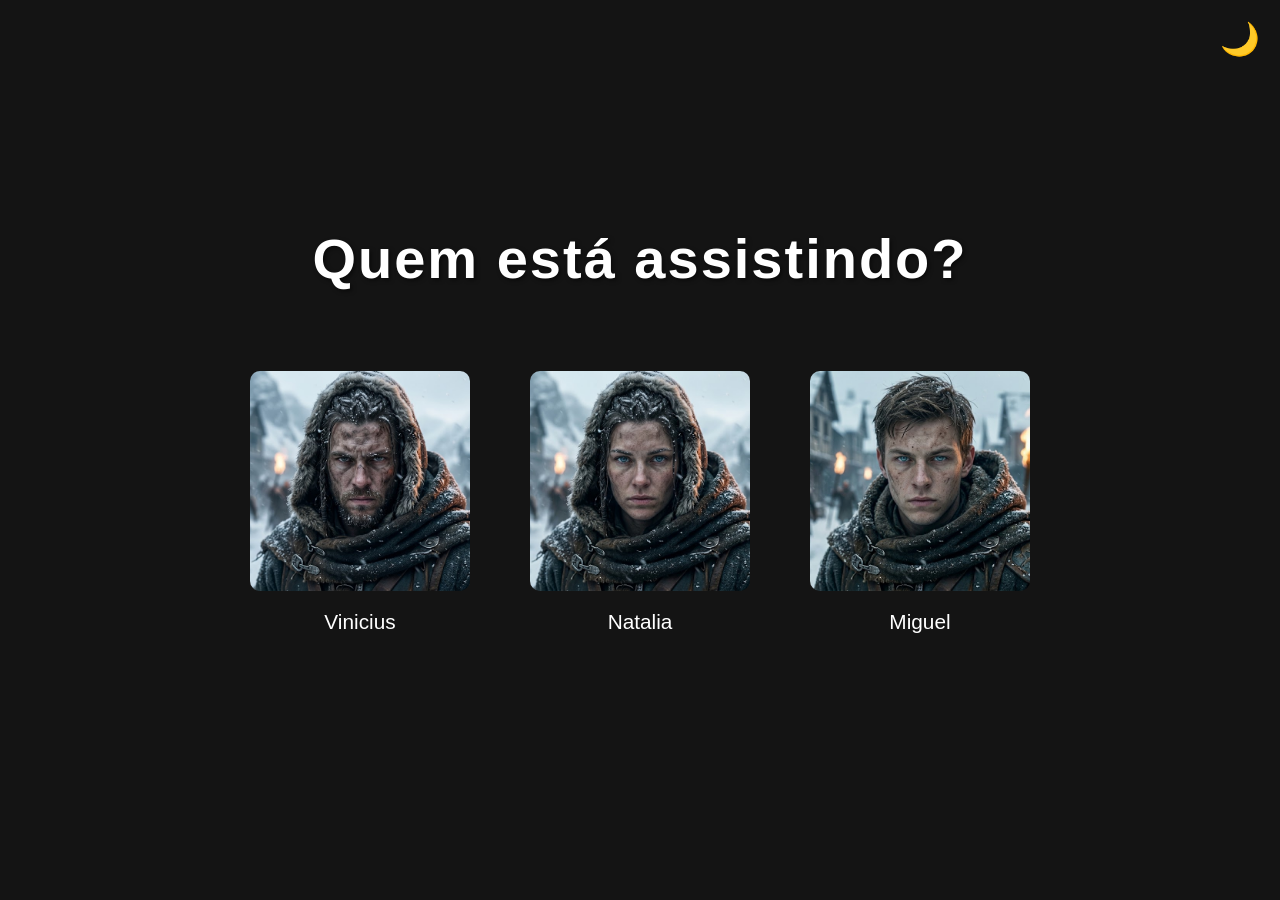
==== index.html @ c5488a8c "Imersão em front-end Alura" ====
<!DOCTYPE html>
<html lang="pt-br">
<head>
    <meta charset="UTF-8">
    <meta name="viewport" content="width=device-width, initial-scale=1.0">
    <title>Netflix</title>
    <link rel="stylesheet" href="style.css">
    <script src="tema.js" defer></script>
</head>
<body>
    <main>
        <header>
            <h1>Quem está assistindo?</h1>
            <button id="theme-toggle" aria-label="Alternar entre modo escuro e claro">🌙</button>
        </header>
        <nav aria-label="Seleção de perfis">
            <ul class="categories">
                <li>
                    <h3></h3>
                    <ol class="profiles">
                        <li class="profile" role="button" tabindex="0">
                            <figure>
                                <img src="/assets/perfil1.jpg" alt="Um close-up de um guerreiro medieval de aparência rústica e expressão intensa, com o rosto sujo e neve cobrindo seu capuz de pele e suas tranças. Ele encara a câmera diretamente. Ao fundo, uma vila cobrindo de neve e figuras em combate criam um cenário de batalha caótico.">
                                <figcaption>Vinicius</figcaption>
                            </figure>
                        </li>
                        <li class="profile" role="button" tabindex="0">
                            <figure>
                                <img src="/assets/perfil2.jpg" alt="Um close-up de uma guerreira de aparência rústica e expressão resoluta, com o rosto sujo e neve cobrindo seu capuz de pele e seu cabelo trançado. Ela encara a câmera diretamente. Ao fundo, uma vila cobrindo de neve e figuras em combate criam um cenário de batalha caótico, semelhante ao da primeira imagem.">
                                <figcaption>Natalia</figcaption>
                            </figure>
                        </li>
                        <li class="profile" role="button" tabindex="0">
                            <figure>
                                <img src="/assets/perfil3.jpg" alt="Um close-up de um jovem de aparência rústica e expressão pensativa, com o rosto sujo e neve cobrindo seu capuz de pele e seu cabelo trançado. Ele encara a câmera diretamente. Ao fundo, uma vila cobrindo de neve e figuras em combate criam um cenário de batalha caótico, semelhante ao das imagens anteriores.">
                                <figcaption>Miguel</figcaption>
                            </figure>
                        </li>
                    </ol>
                </li>
            </ul>
        </nav>
    </main>
        <script src="js/index.js"></script>
    </body>
</html>
---- style.css ----
/* Reset e estilos base */
* {
    margin: 0;
    padding: 0;
    box-sizing: border-box;
}

/* Variáveis CSS para temas */
:root {
    --bg-color: #141414;
    --text-color: #fff;
    --shadow-color: rgba(0, 0, 0, 0.5);
    --hover-shadow: rgba(187, 0, 9, 0.3);
}

body {
    background-color: var(--bg-color);
    color: var(--text-color);
    font-family: 'Segoe UI', Tahoma, Geneva, Verdana, sans-serif;
    min-height: 100vh;
    display: flex;
    align-items: center;
    justify-content: center;
    padding: 20px;
}

/* Light Mode */
.light-mode {
    --bg-color: #f5f5f5;
    --text-color: #000;
    --shadow-color: rgba(255, 255, 255, 0.5);
    --hover-shadow: rgba(187, 0, 9, 0.5);
}

/* Main */
main {
    width: 100%;
    max-width: 1200px;
}

/* Header */
header {
    text-align: center;
    margin-bottom: 60px;
    position: relative;
}

h1 {
    font-size: 3.5rem;
    font-weight: 700;
    letter-spacing: 2px;
    text-shadow: 2px 2px 4px var(--shadow-color);
}

/* Botão de toggle de tema */
#theme-toggle {
    position: fixed;
    top: 20px;
    right: 20px;
    background: none;
    border: none;
    font-size: 2rem;
    cursor: pointer;
    color: var(--text-color);
    transition: transform 0.3s ease;
    z-index: 1000;
}

#theme-toggle:hover {
    transform: scale(1.1);
}

/* Section de navegação */
nav {
    display: flex;
    justify-content: center;
}

/* Lista de categorias */
.categories {
    list-style: none;
}

/* Item de categoria */
.categories li {
    margin-bottom: 20px;
}

/* Título da categoria */
.categories h3 {
    text-align: center;
    font-size: 1.5rem;
    margin-bottom: 20px;
    color: #fff;
}

/* Lista de perfis */
.profiles {
    list-style: none;
    display: grid;
    grid-template-columns: repeat(auto-fit, minmax(180px, 1fr));
    gap: 50px;
    justify-content: center;
    align-items: center;
    max-width: 900px;
    margin: 0 auto;
}

/* Cada perfil */
.profile {
    cursor: pointer;
    transition: all 0.3s ease;
    text-align: center;
}

.profile:hover {
    transform: scale(1.1);
    box-shadow: 0 4px 15px var(--hover-shadow);
}

.profile:hover figure {
    opacity: 0.8;
}

.profile:hover figcaption {
    color: #ffffff;
    font-weight: 600;
}

/* Figure e imagem */
figure {
    margin: 0;
    position: relative;
    transition: opacity 0.3s ease;
}

.profile img {
    width: 200px;
    height: 200px;
    object-fit: cover;
    border-radius: 10px;

}

/* Caption */
figcaption {
    margin-top: 15px;
    font-size: 1.2rem;
    font-weight: 500;
    transition: color 0.3s ease;
}

/* Responsividade */

/* Mobile pequeno */
@media (max-width: 480px) {
    h1 {
        font-size: 1.5rem;
    }

    .profiles {
        gap: 18px;
        grid-template-columns: repeat(2, minmax(120px, 1fr));
    }

    .profile img {
        width: 110px;
        height: 110px;
    }

    figcaption {
        font-size: 0.85rem;
    }
}

/* Tablets e mobile grande */
@media (min-width: 481px) and (max-width: 768px) {
    h1 {
        font-size: 2rem;
    }

    .profiles {
        gap: 24px;
        grid-template-columns: repeat(3, minmax(140px, 1fr));
    }

    .profile img {
        width: 150px;
        height: 150px;
    }

    figcaption {
        font-size: 1rem;
    }
}

/* Desktop médio */
@media (min-width: 769px) and (max-width: 1024px) {
    h1 {
        font-size: 2.8rem;
    }

    .profiles {
        gap: 35px;
        grid-template-columns: repeat(4, minmax(160px, 1fr));
    }

    .profile img {
        width: 180px;
        height: 180px;
    }

    figcaption {
        font-size: 1.1rem;
    }
}

/* Desktop grande */
@media (min-width: 1025px) {
    h1 {
        font-size: 3.5rem;
    }

    .profiles {
        gap: 60px;
        grid-template-columns: repeat(3, minmax(200px, 1fr));
        max-width: 1100px;
    }

    .profile img {
        width: 220px;
        height: 220px;
    }

    figcaption {
        font-size: 1.3rem;
    }
}
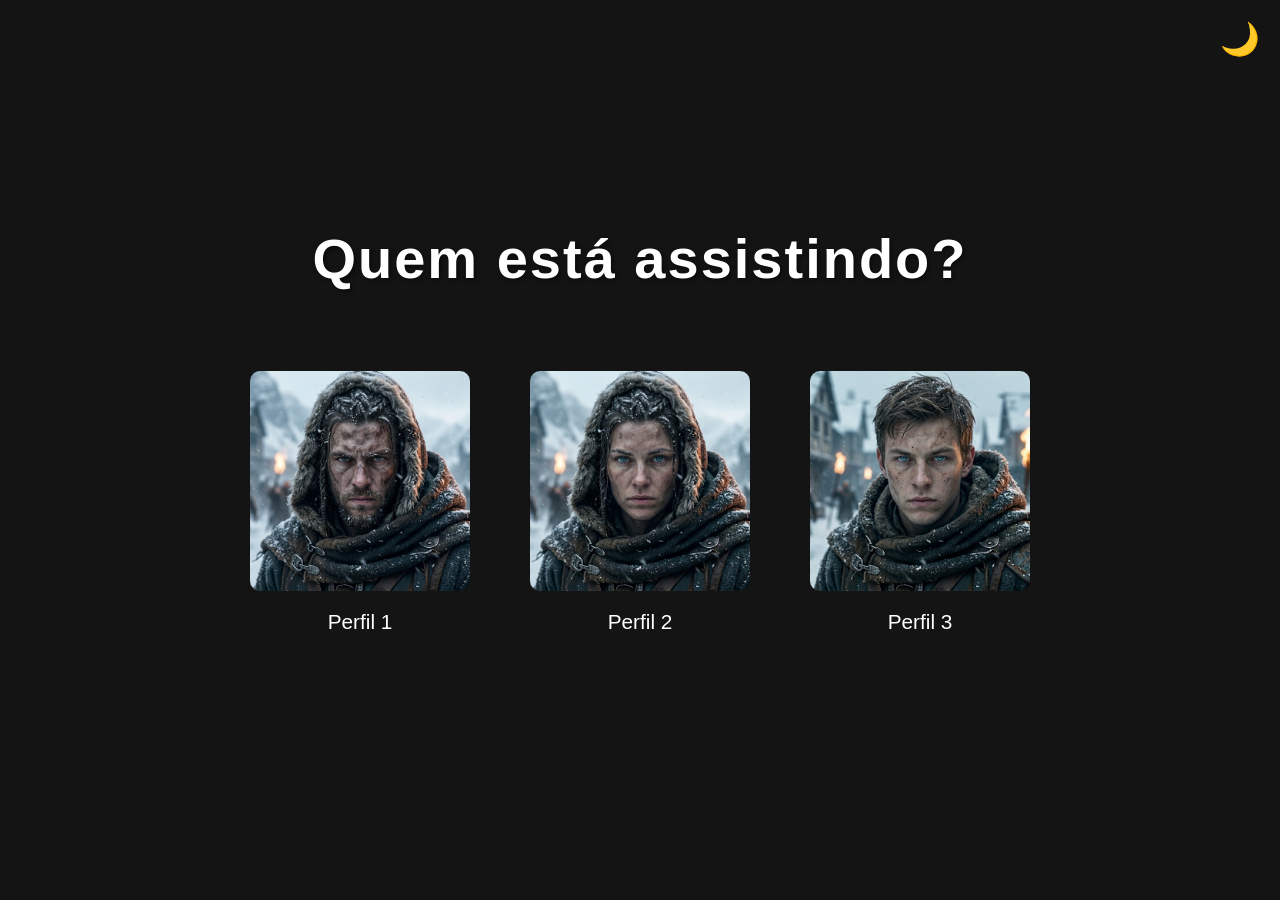
==== commit 3c9a4d9b: "Atualizado o index" ====
--- a/index.html
+++ b/index.html
@@ -21,19 +21,19 @@
                         <li class="profile" role="button" tabindex="0">
                             <figure>
                                 <img src="/assets/perfil1.jpg" alt="Um close-up de um guerreiro medieval de aparência rústica e expressão intensa, com o rosto sujo e neve cobrindo seu capuz de pele e suas tranças. Ele encara a câmera diretamente. Ao fundo, uma vila cobrindo de neve e figuras em combate criam um cenário de batalha caótico.">
-                                <figcaption>Vinicius</figcaption>
+                                <figcaption>Perfil 1</figcaption>
                             </figure>
                         </li>
                         <li class="profile" role="button" tabindex="0">
                             <figure>
                                 <img src="/assets/perfil2.jpg" alt="Um close-up de uma guerreira de aparência rústica e expressão resoluta, com o rosto sujo e neve cobrindo seu capuz de pele e seu cabelo trançado. Ela encara a câmera diretamente. Ao fundo, uma vila cobrindo de neve e figuras em combate criam um cenário de batalha caótico, semelhante ao da primeira imagem.">
-                                <figcaption>Natalia</figcaption>
+                                <figcaption>Perfil 2</figcaption>
                             </figure>
                         </li>
                         <li class="profile" role="button" tabindex="0">
                             <figure>
                                 <img src="/assets/perfil3.jpg" alt="Um close-up de um jovem de aparência rústica e expressão pensativa, com o rosto sujo e neve cobrindo seu capuz de pele e seu cabelo trançado. Ele encara a câmera diretamente. Ao fundo, uma vila cobrindo de neve e figuras em combate criam um cenário de batalha caótico, semelhante ao das imagens anteriores.">
-                                <figcaption>Miguel</figcaption>
+                                <figcaption>Perfil 3</figcaption>
                             </figure>
                         </li>
                     </ol>
